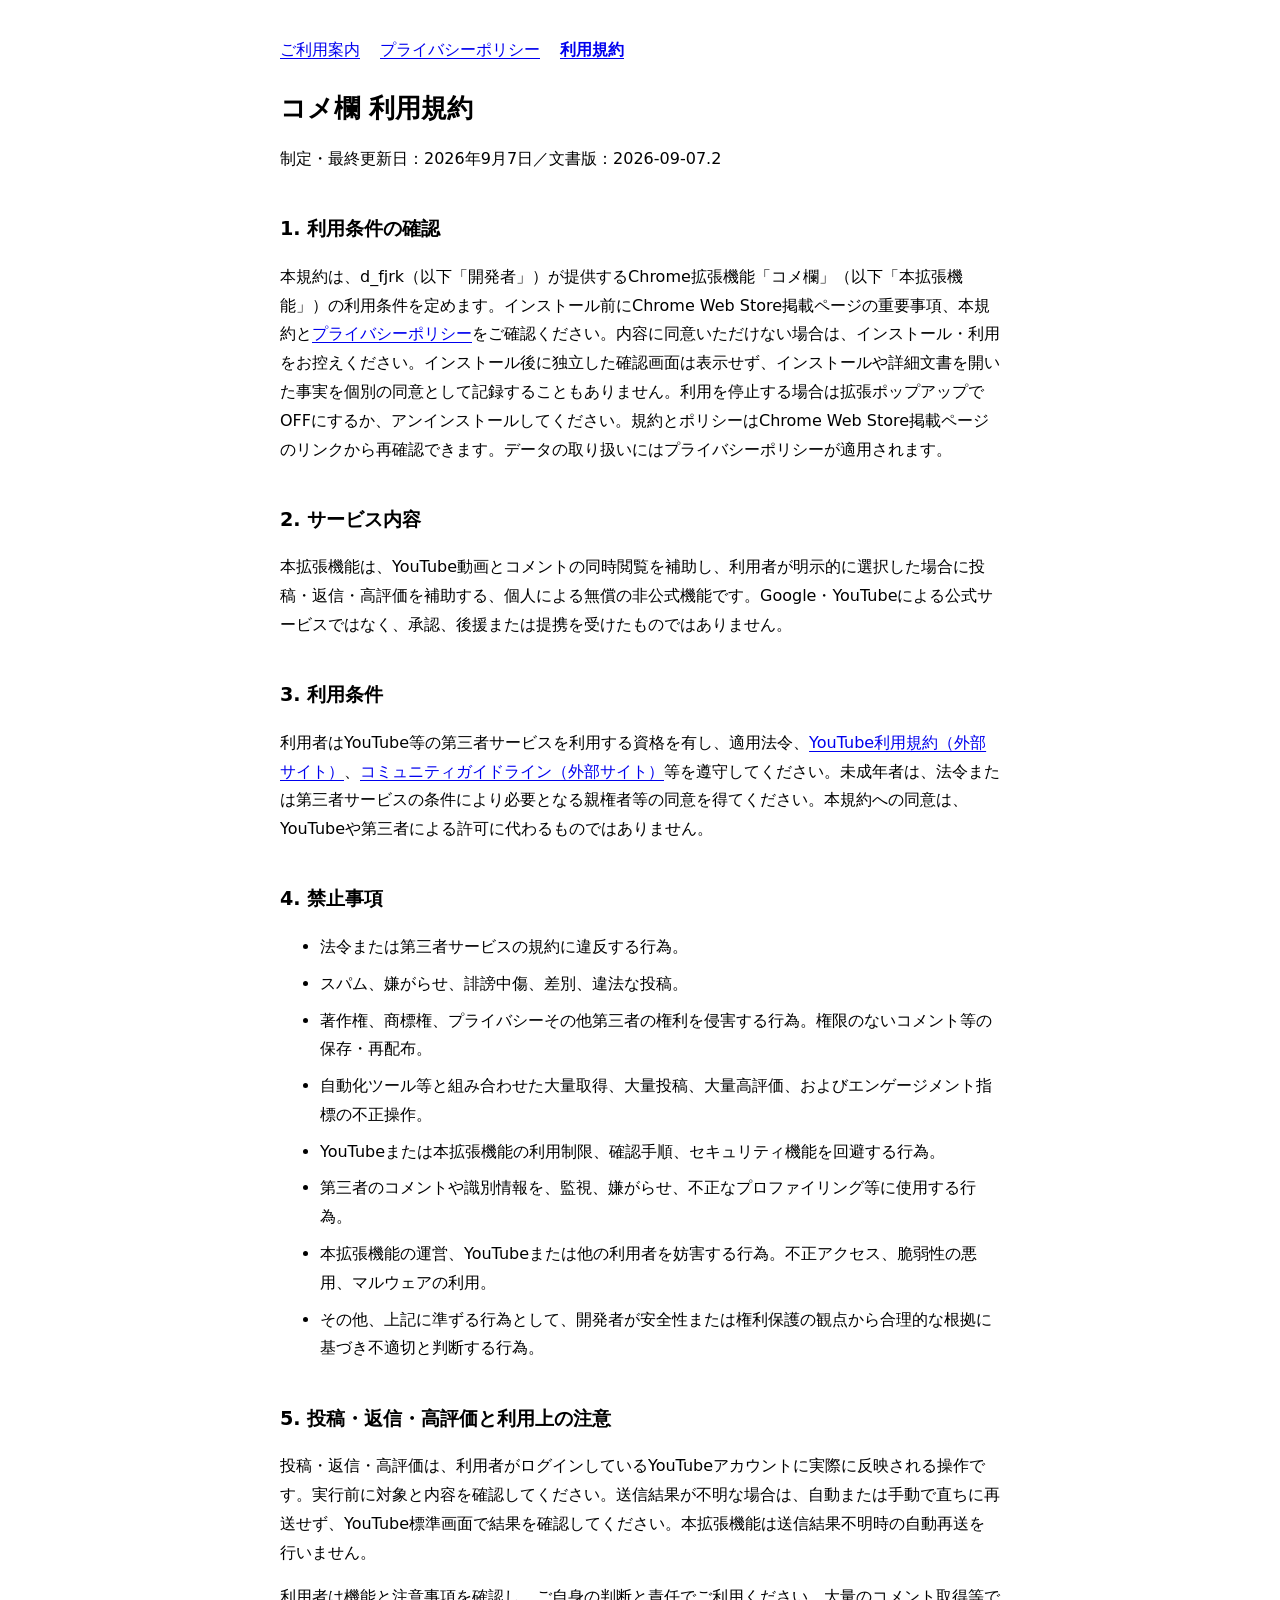
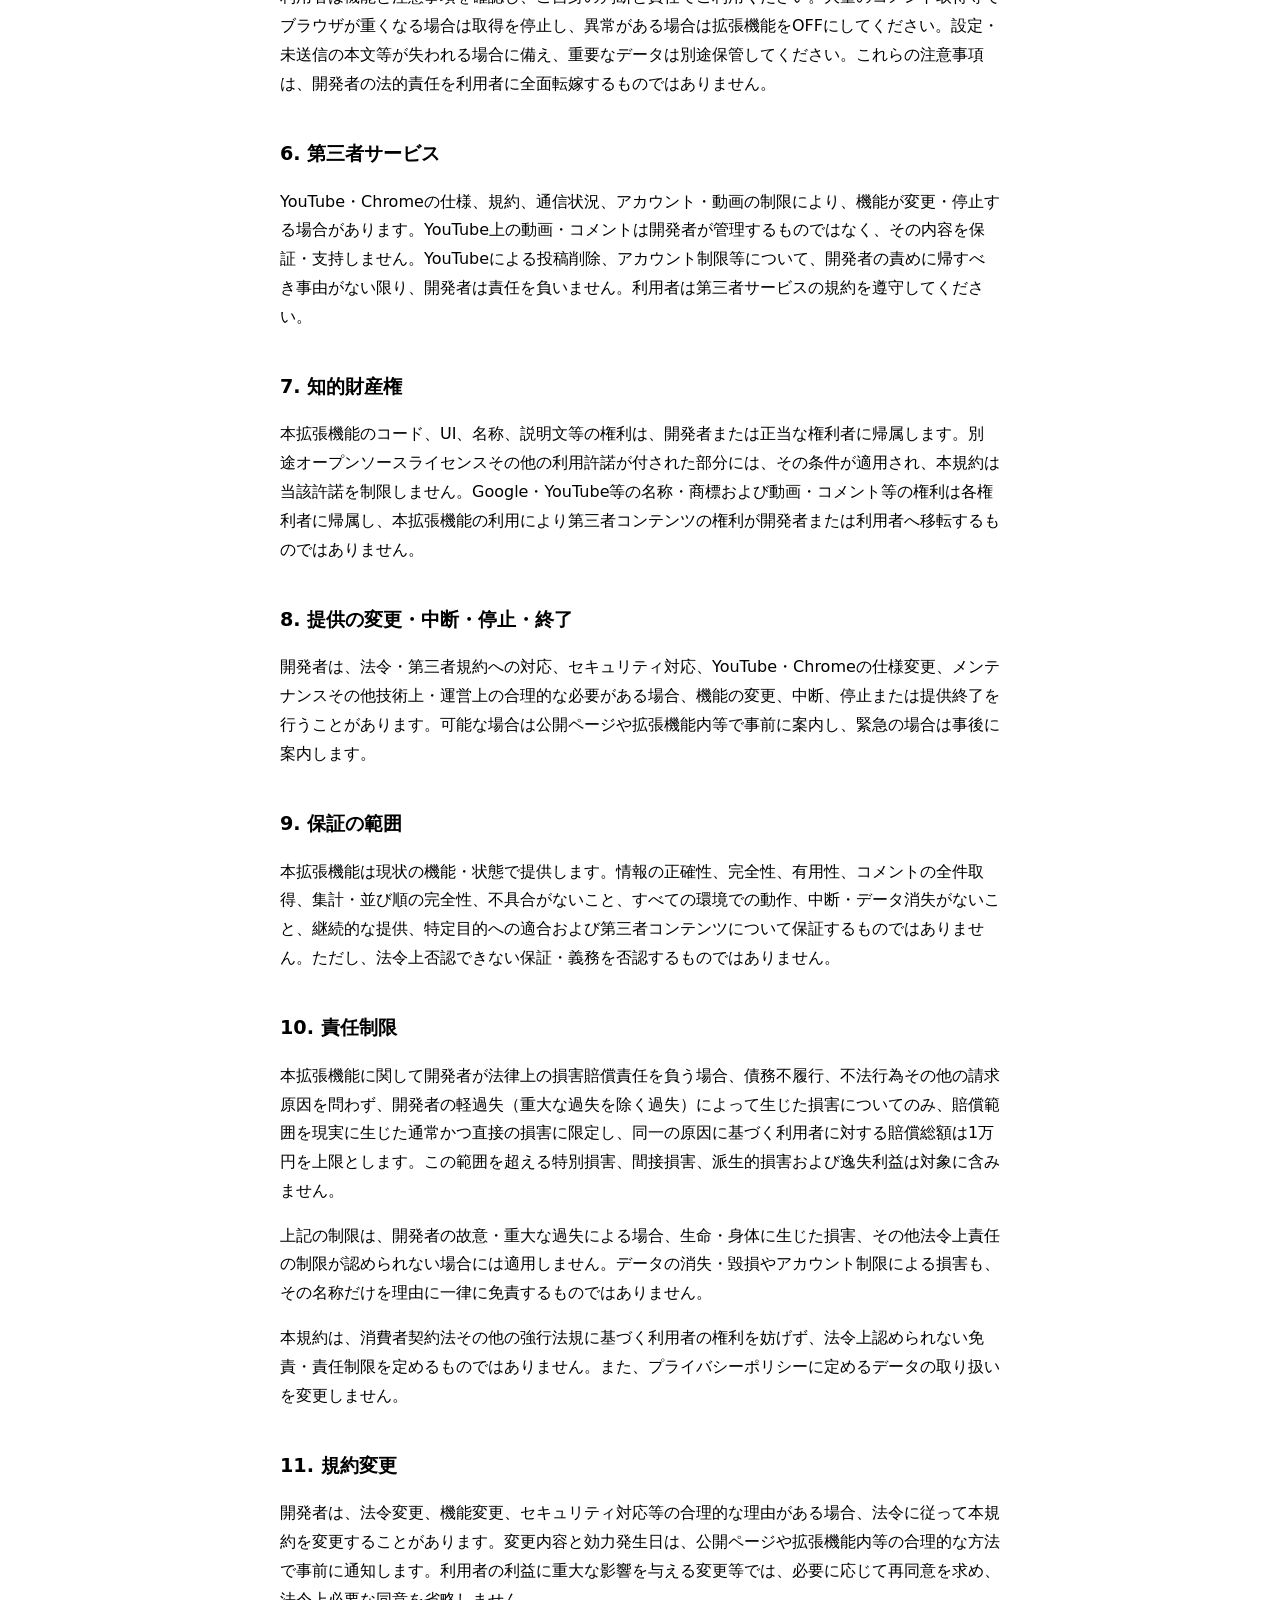
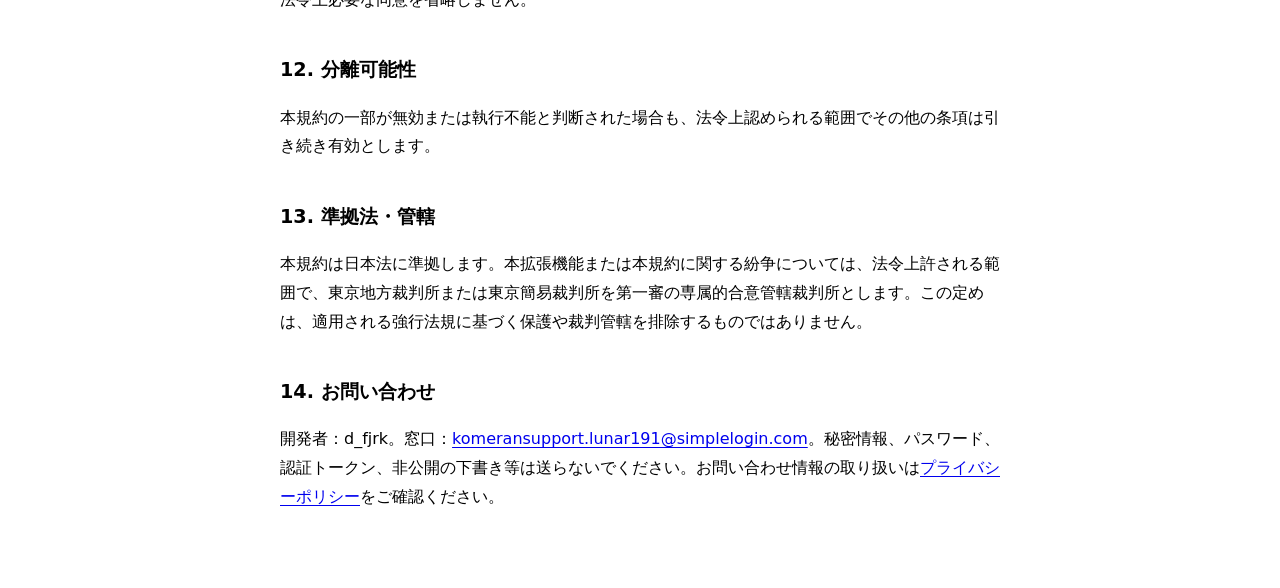
==== terms.html @ 86727c0e "Publish current policies and usage guide without fixed retention deadline" ====
<!doctype html>
<html lang="ja">
<head>
  <meta charset="utf-8">
  <meta name="viewport" content="width=device-width, initial-scale=1">
  <title>コメ欄 — 利用規約</title>
  <link rel="stylesheet" href="privacy.css">
</head>
<body>
  <main>
    <nav aria-label="ポリシーナビゲーション"><a href="install.html">ご利用案内</a><a href="index.html">プライバシーポリシー</a><a href="terms.html" aria-current="page">利用規約</a></nav>
    <h1>コメ欄 利用規約</h1>
    <p>制定・最終更新日：2026年9月7日／文書版：2026-09-07.2</p>
    <h2>1. 利用条件の確認</h2>
    <p>本規約は、d_fjrk（以下「開発者」）が提供するChrome拡張機能「コメ欄」（以下「本拡張機能」）の利用条件を定めます。インストール前にChrome Web Store掲載ページの重要事項、本規約と<a href="index.html">プライバシーポリシー</a>をご確認ください。内容に同意いただけない場合は、インストール・利用をお控えください。インストール後に独立した確認画面は表示せず、インストールや詳細文書を開いた事実を個別の同意として記録することもありません。利用を停止する場合は拡張ポップアップでOFFにするか、アンインストールしてください。規約とポリシーはChrome Web Store掲載ページのリンクから再確認できます。データの取り扱いにはプライバシーポリシーが適用されます。</p>
    <h2>2. サービス内容</h2>
    <p>本拡張機能は、YouTube動画とコメントの同時閲覧を補助し、利用者が明示的に選択した場合に投稿・返信・高評価を補助する、個人による無償の非公式機能です。Google・YouTubeによる公式サービスではなく、承認、後援または提携を受けたものではありません。</p>
    <h2>3. 利用条件</h2>
    <p>利用者はYouTube等の第三者サービスを利用する資格を有し、適用法令、<a href="https://www.youtube.com/static?template=terms">YouTube利用規約（外部サイト）</a>、<a href="https://www.youtube.com/howyoutubeworks/policies/community-guidelines/">コミュニティガイドライン（外部サイト）</a>等を遵守してください。未成年者は、法令または第三者サービスの条件により必要となる親権者等の同意を得てください。本規約への同意は、YouTubeや第三者による許可に代わるものではありません。</p>
    <h2>4. 禁止事項</h2>
    <ul>
      <li>法令または第三者サービスの規約に違反する行為。</li>
      <li>スパム、嫌がらせ、誹謗中傷、差別、違法な投稿。</li>
      <li>著作権、商標権、プライバシーその他第三者の権利を侵害する行為。権限のないコメント等の保存・再配布。</li>
      <li>自動化ツール等と組み合わせた大量取得、大量投稿、大量高評価、およびエンゲージメント指標の不正操作。</li>
      <li>YouTubeまたは本拡張機能の利用制限、確認手順、セキュリティ機能を回避する行為。</li>
      <li>第三者のコメントや識別情報を、監視、嫌がらせ、不正なプロファイリング等に使用する行為。</li>
      <li>本拡張機能の運営、YouTubeまたは他の利用者を妨害する行為。不正アクセス、脆弱性の悪用、マルウェアの利用。</li>
      <li>その他、上記に準ずる行為として、開発者が安全性または権利保護の観点から合理的な根拠に基づき不適切と判断する行為。</li>
    </ul>
    <h2>5. 投稿・返信・高評価と利用上の注意</h2>
    <p>投稿・返信・高評価は、利用者がログインしているYouTubeアカウントに実際に反映される操作です。実行前に対象と内容を確認してください。送信結果が不明な場合は、自動または手動で直ちに再送せず、YouTube標準画面で結果を確認してください。本拡張機能は送信結果不明時の自動再送を行いません。</p>
    <p>利用者は機能と注意事項を確認し、ご自身の判断と責任でご利用ください。大量のコメント取得等でブラウザが重くなる場合は取得を停止し、異常がある場合は拡張機能をOFFにしてください。設定・未送信の本文等が失われる場合に備え、重要なデータは別途保管してください。これらの注意事項は、開発者の法的責任を利用者に全面転嫁するものではありません。</p>
    <h2>6. 第三者サービス</h2>
    <p>YouTube・Chromeの仕様、規約、通信状況、アカウント・動画の制限により、機能が変更・停止する場合があります。YouTube上の動画・コメントは開発者が管理するものではなく、その内容を保証・支持しません。YouTubeによる投稿削除、アカウント制限等について、開発者の責めに帰すべき事由がない限り、開発者は責任を負いません。利用者は第三者サービスの規約を遵守してください。</p>
    <h2>7. 知的財産権</h2>
    <p>本拡張機能のコード、UI、名称、説明文等の権利は、開発者または正当な権利者に帰属します。別途オープンソースライセンスその他の利用許諾が付された部分には、その条件が適用され、本規約は当該許諾を制限しません。Google・YouTube等の名称・商標および動画・コメント等の権利は各権利者に帰属し、本拡張機能の利用により第三者コンテンツの権利が開発者または利用者へ移転するものではありません。</p>
    <h2>8. 提供の変更・中断・停止・終了</h2>
    <p>開発者は、法令・第三者規約への対応、セキュリティ対応、YouTube・Chromeの仕様変更、メンテナンスその他技術上・運営上の合理的な必要がある場合、機能の変更、中断、停止または提供終了を行うことがあります。可能な場合は公開ページや拡張機能内等で事前に案内し、緊急の場合は事後に案内します。</p>
    <h2>9. 保証の範囲</h2>
    <p>本拡張機能は現状の機能・状態で提供します。情報の正確性、完全性、有用性、コメントの全件取得、集計・並び順の完全性、不具合がないこと、すべての環境での動作、中断・データ消失がないこと、継続的な提供、特定目的への適合および第三者コンテンツについて保証するものではありません。ただし、法令上否認できない保証・義務を否認するものではありません。</p>
    <h2 id="liability">10. 責任制限</h2>
    <p>本拡張機能に関して開発者が法律上の損害賠償責任を負う場合、債務不履行、不法行為その他の請求原因を問わず、開発者の軽過失（重大な過失を除く過失）によって生じた損害についてのみ、賠償範囲を現実に生じた通常かつ直接の損害に限定し、同一の原因に基づく利用者に対する賠償総額は1万円を上限とします。この範囲を超える特別損害、間接損害、派生的損害および逸失利益は対象に含みません。</p>
    <p>上記の制限は、開発者の故意・重大な過失による場合、生命・身体に生じた損害、その他法令上責任の制限が認められない場合には適用しません。データの消失・毀損やアカウント制限による損害も、その名称だけを理由に一律に免責するものではありません。</p>
    <p>本規約は、消費者契約法その他の強行法規に基づく利用者の権利を妨げず、法令上認められない免責・責任制限を定めるものではありません。また、プライバシーポリシーに定めるデータの取り扱いを変更しません。</p>
    <h2>11. 規約変更</h2>
    <p>開発者は、法令変更、機能変更、セキュリティ対応等の合理的な理由がある場合、法令に従って本規約を変更することがあります。変更内容と効力発生日は、公開ページや拡張機能内等の合理的な方法で事前に通知します。利用者の利益に重大な影響を与える変更等では、必要に応じて再同意を求め、法令上必要な同意を省略しません。</p>
    <h2>12. 分離可能性</h2>
    <p>本規約の一部が無効または執行不能と判断された場合も、法令上認められる範囲でその他の条項は引き続き有効とします。</p>
    <h2>13. 準拠法・管轄</h2>
    <p>本規約は日本法に準拠します。本拡張機能または本規約に関する紛争については、法令上許される範囲で、東京地方裁判所または東京簡易裁判所を第一審の専属的合意管轄裁判所とします。この定めは、適用される強行法規に基づく保護や裁判管轄を排除するものではありません。</p>
    <h2 id="contact">14. お問い合わせ</h2>
    <p>開発者：d_fjrk。窓口：<a href="mailto:komeransupport.lunar191@simplelogin.com">komeransupport.lunar191@simplelogin.com</a>。秘密情報、パスワード、認証トークン、非公開の下書き等は送らないでください。お問い合わせ情報の取り扱いは<a href="index.html#contact">プライバシーポリシー</a>をご確認ください。</p>
  </main>
</body>
</html>
---- privacy.css ----
:root { color-scheme: light dark; font: 16px/1.8 system-ui, sans-serif; }
body { margin: 0; background: Canvas; color: CanvasText; }
main { max-width: 760px; margin: auto; padding: 28px 20px 60px; overflow-wrap: anywhere; }
h1 { font-size: 1.65rem; line-height: 1.4; }
h1 span { display: inline-block; }
h2 { margin-top: 2em; font-size: 1.2rem; }
* { box-sizing: border-box; }
nav { display: flex; flex-wrap: wrap; gap: 8px 20px; padding-block: 8px; }
nav a[aria-current="page"] { font-weight: 700; }
a { color: LinkText; text-underline-offset: 0.2em; }
a:focus-visible, button:focus-visible, input:focus-visible { outline: 3px solid Highlight; outline-offset: 3px; }
h3 { font-size: 1.05rem; margin-top: 1.5em; }
li { margin-block: 0.5em; }
code { font-size: 0.9em; overflow-wrap: anywhere; }
.install-step { font-size: 0.9rem; margin-top: 24px; }
.install-note { font-size: 0.9rem; }
@media (max-width: 400px) { main { padding: 20px 16px 40px; } h1 { font-size: 1.45rem; } }
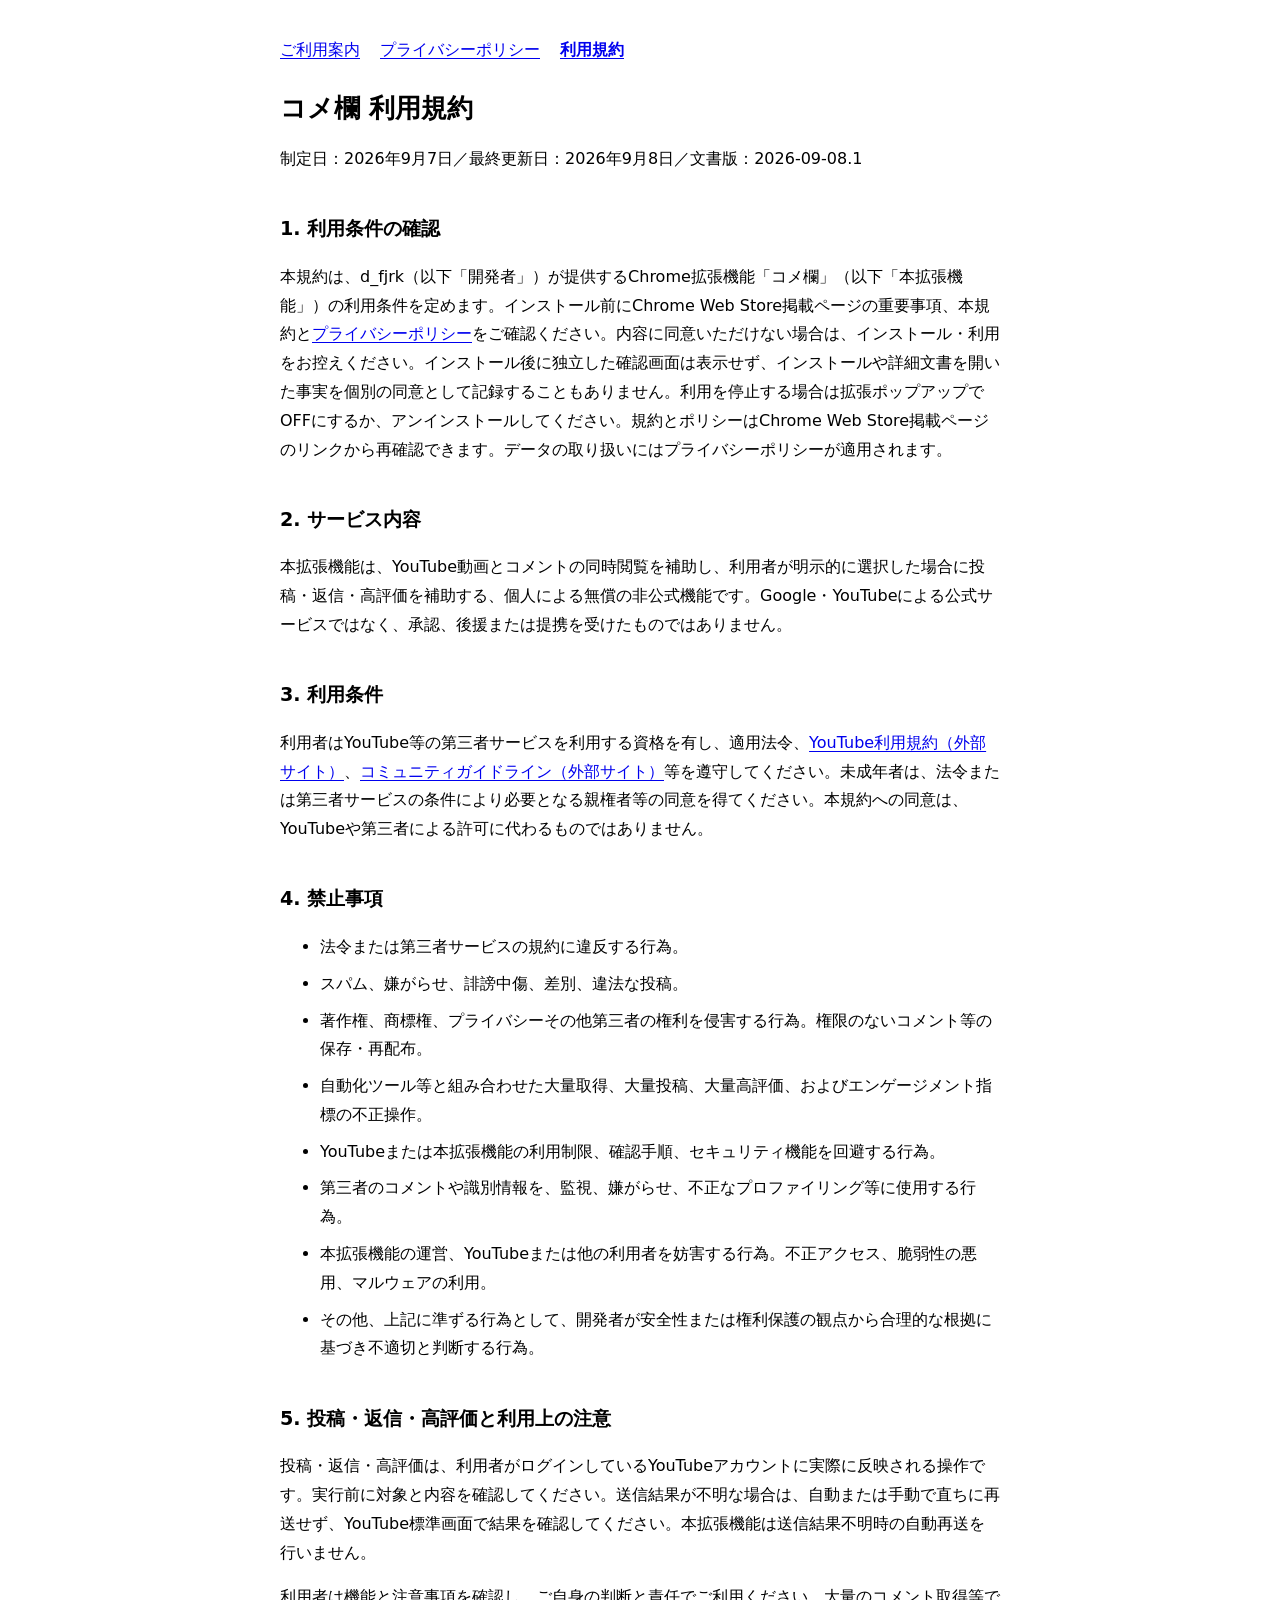
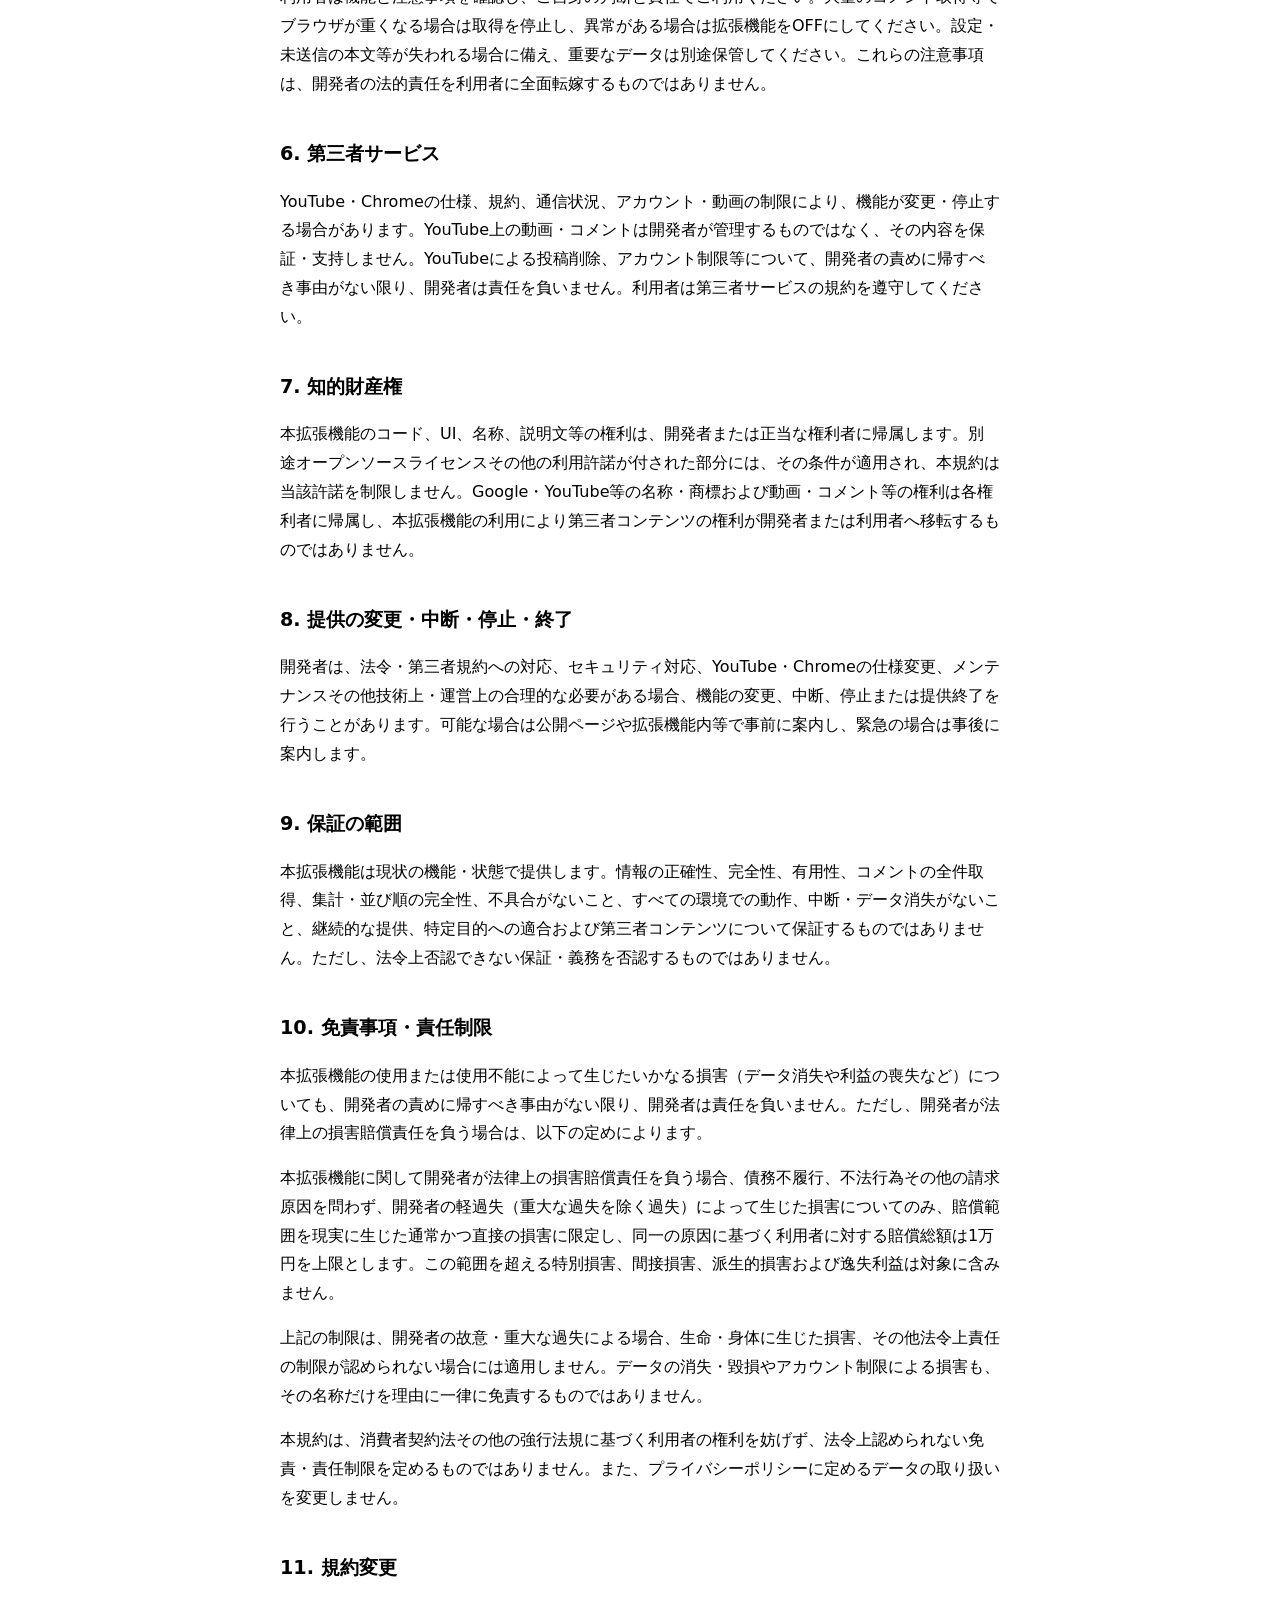
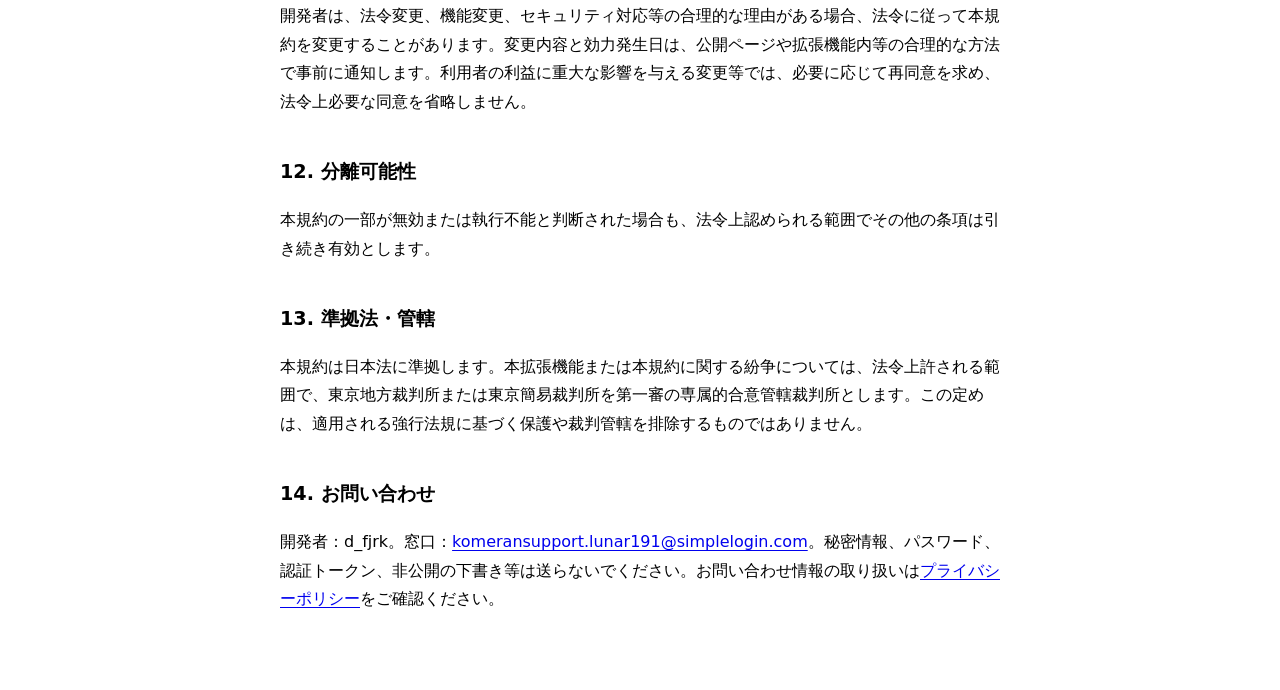
==== commit e4e08626: "Clarify disclaimer while retaining limited liability safeguards" ====
--- a/terms.html
+++ b/terms.html
@@ -10,7 +10,7 @@
   <main>
     <nav aria-label="ポリシーナビゲーション"><a href="install.html">ご利用案内</a><a href="index.html">プライバシーポリシー</a><a href="terms.html" aria-current="page">利用規約</a></nav>
     <h1>コメ欄 利用規約</h1>
-    <p>制定・最終更新日：2026年9月7日／文書版：2026-09-07.2</p>
+    <p>制定日：2026年9月7日／最終更新日：2026年9月8日／文書版：2026-09-08.1</p>
     <h2>1. 利用条件の確認</h2>
     <p>本規約は、d_fjrk（以下「開発者」）が提供するChrome拡張機能「コメ欄」（以下「本拡張機能」）の利用条件を定めます。インストール前にChrome Web Store掲載ページの重要事項、本規約と<a href="index.html">プライバシーポリシー</a>をご確認ください。内容に同意いただけない場合は、インストール・利用をお控えください。インストール後に独立した確認画面は表示せず、インストールや詳細文書を開いた事実を個別の同意として記録することもありません。利用を停止する場合は拡張ポップアップでOFFにするか、アンインストールしてください。規約とポリシーはChrome Web Store掲載ページのリンクから再確認できます。データの取り扱いにはプライバシーポリシーが適用されます。</p>
     <h2>2. サービス内容</h2>
@@ -39,7 +39,8 @@
     <p>開発者は、法令・第三者規約への対応、セキュリティ対応、YouTube・Chromeの仕様変更、メンテナンスその他技術上・運営上の合理的な必要がある場合、機能の変更、中断、停止または提供終了を行うことがあります。可能な場合は公開ページや拡張機能内等で事前に案内し、緊急の場合は事後に案内します。</p>
     <h2>9. 保証の範囲</h2>
     <p>本拡張機能は現状の機能・状態で提供します。情報の正確性、完全性、有用性、コメントの全件取得、集計・並び順の完全性、不具合がないこと、すべての環境での動作、中断・データ消失がないこと、継続的な提供、特定目的への適合および第三者コンテンツについて保証するものではありません。ただし、法令上否認できない保証・義務を否認するものではありません。</p>
-    <h2 id="liability">10. 責任制限</h2>
+    <h2 id="liability">10. 免責事項・責任制限</h2>
+    <p>本拡張機能の使用または使用不能によって生じたいかなる損害（データ消失や利益の喪失など）についても、開発者の責めに帰すべき事由がない限り、開発者は責任を負いません。ただし、開発者が法律上の損害賠償責任を負う場合は、以下の定めによります。</p>
     <p>本拡張機能に関して開発者が法律上の損害賠償責任を負う場合、債務不履行、不法行為その他の請求原因を問わず、開発者の軽過失（重大な過失を除く過失）によって生じた損害についてのみ、賠償範囲を現実に生じた通常かつ直接の損害に限定し、同一の原因に基づく利用者に対する賠償総額は1万円を上限とします。この範囲を超える特別損害、間接損害、派生的損害および逸失利益は対象に含みません。</p>
     <p>上記の制限は、開発者の故意・重大な過失による場合、生命・身体に生じた損害、その他法令上責任の制限が認められない場合には適用しません。データの消失・毀損やアカウント制限による損害も、その名称だけを理由に一律に免責するものではありません。</p>
     <p>本規約は、消費者契約法その他の強行法規に基づく利用者の権利を妨げず、法令上認められない免責・責任制限を定めるものではありません。また、プライバシーポリシーに定めるデータの取り扱いを変更しません。</p>
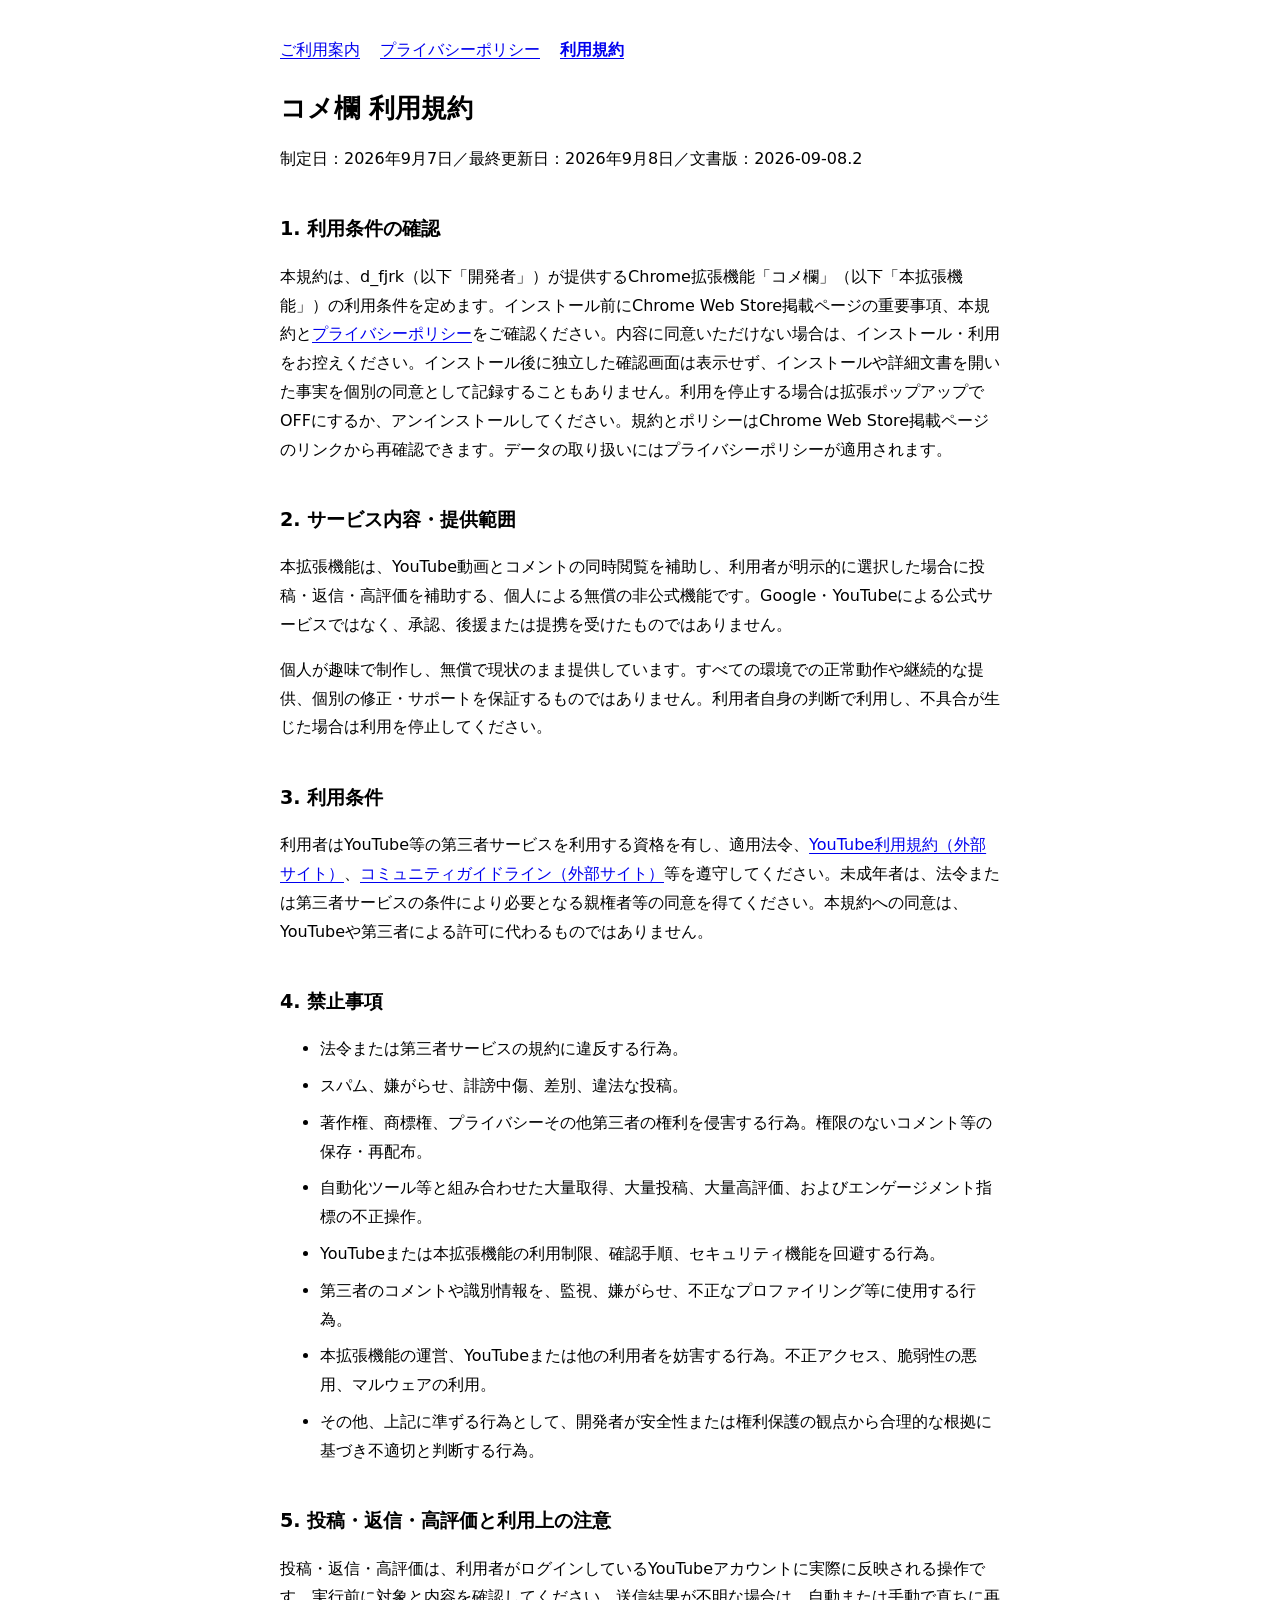
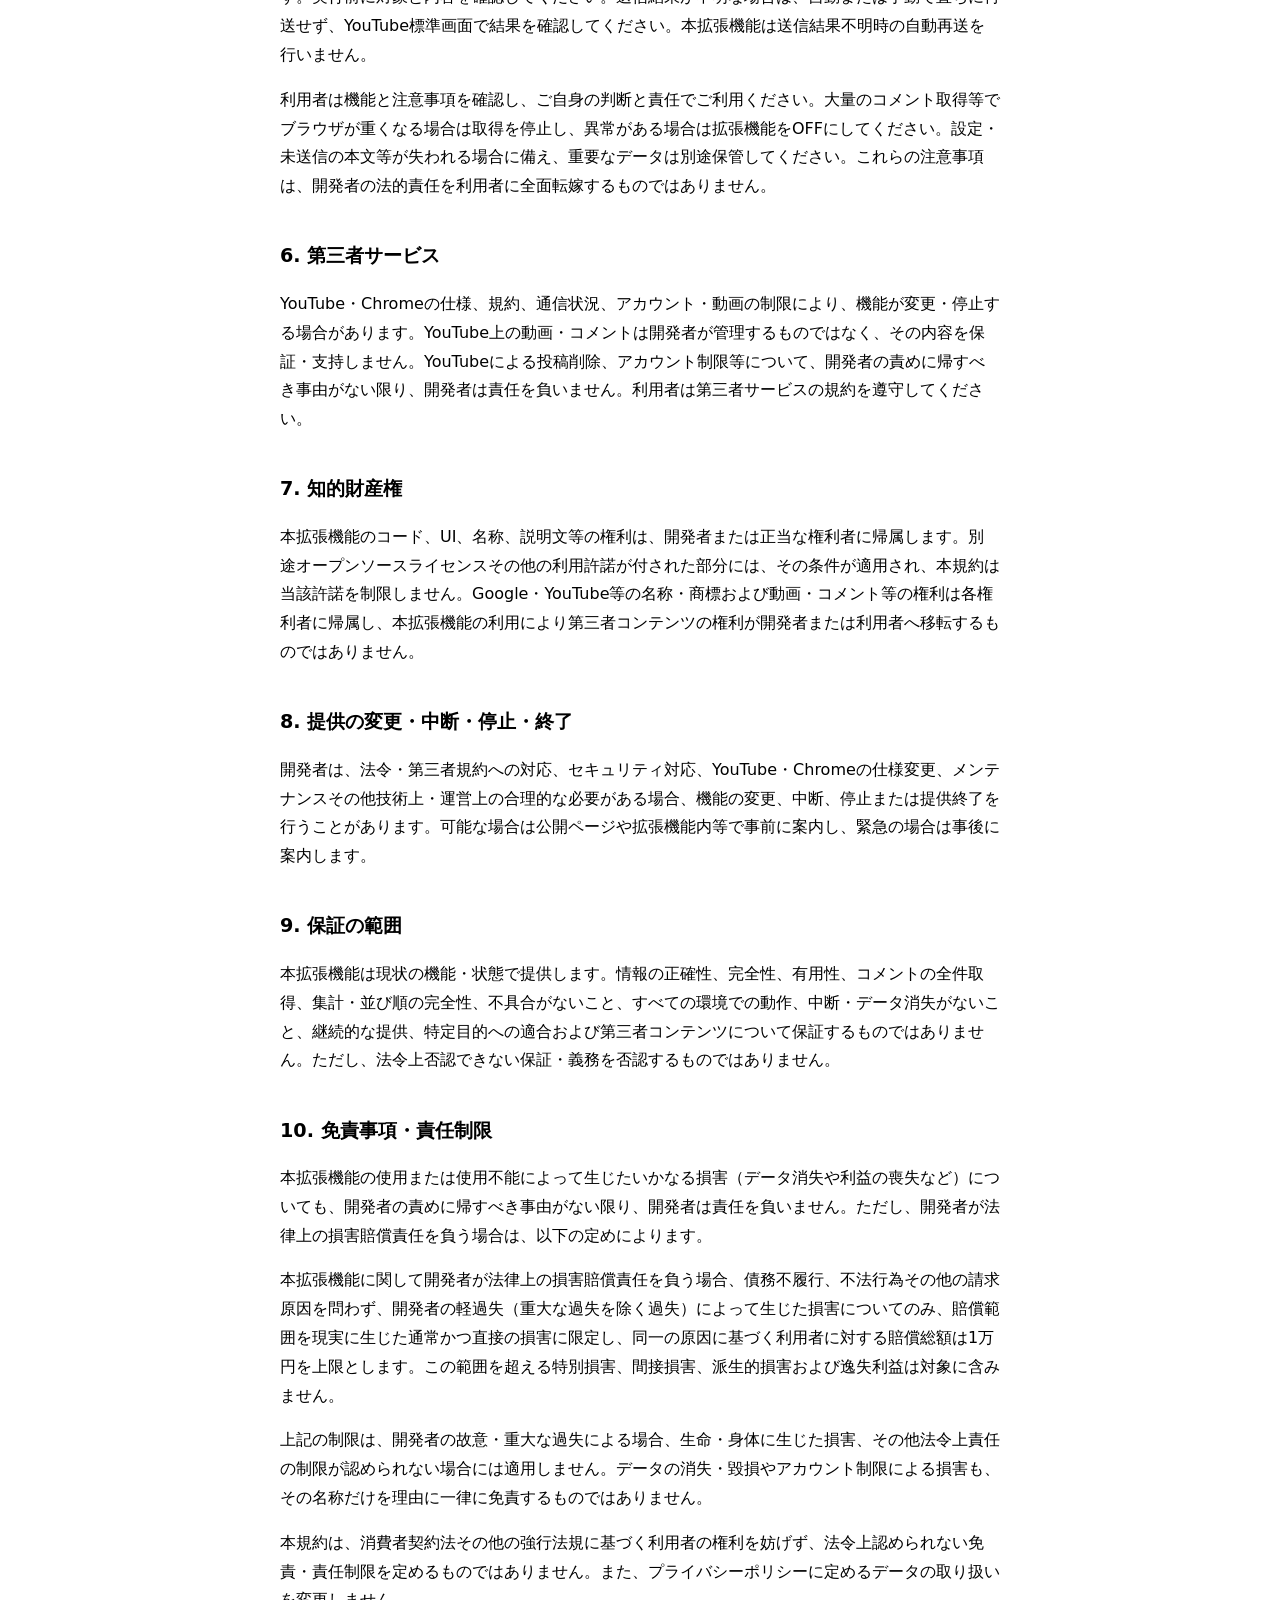
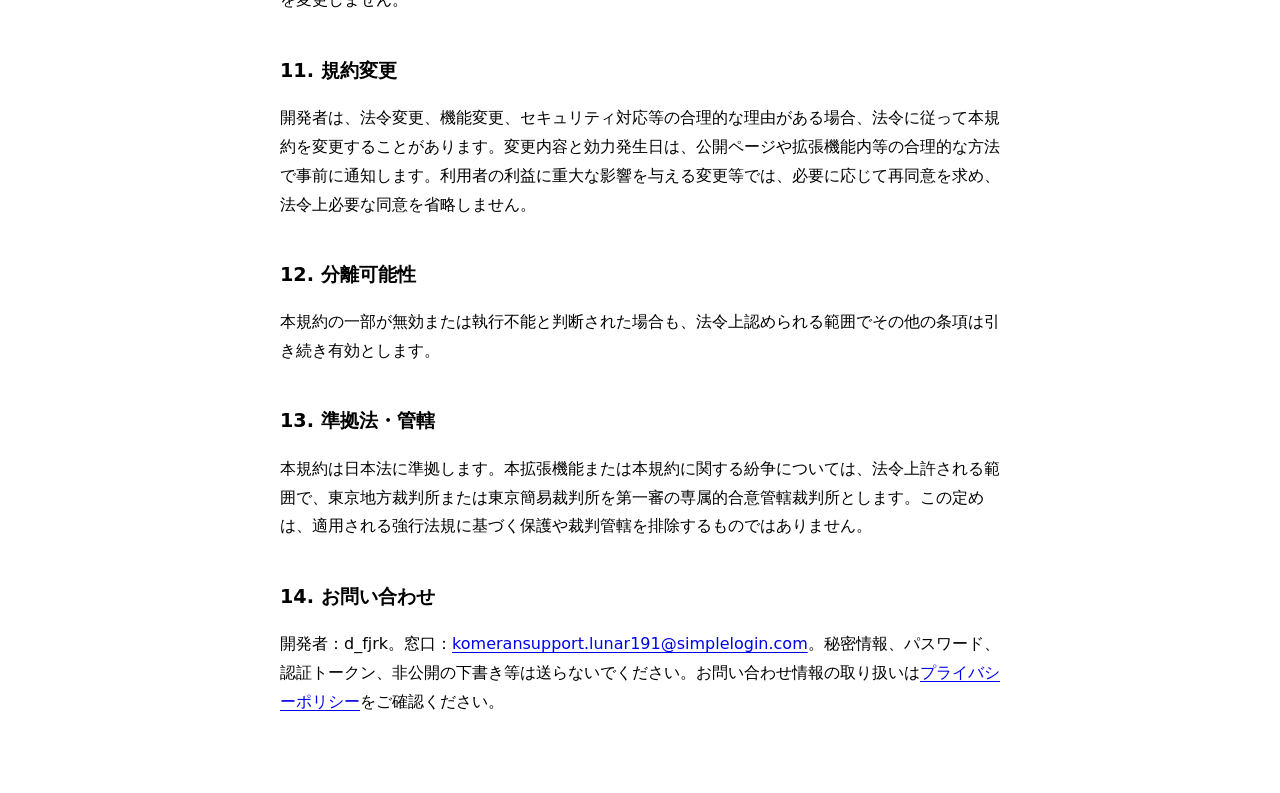
==== commit 715f5414: "Clarify hobby and free provision scope" ====
--- a/terms.html
+++ b/terms.html
@@ -10,11 +10,12 @@
   <main>
     <nav aria-label="ポリシーナビゲーション"><a href="install.html">ご利用案内</a><a href="index.html">プライバシーポリシー</a><a href="terms.html" aria-current="page">利用規約</a></nav>
     <h1>コメ欄 利用規約</h1>
-    <p>制定日：2026年9月7日／最終更新日：2026年9月8日／文書版：2026-09-08.1</p>
+    <p>制定日：2026年9月7日／最終更新日：2026年9月8日／文書版：2026-09-08.2</p>
     <h2>1. 利用条件の確認</h2>
     <p>本規約は、d_fjrk（以下「開発者」）が提供するChrome拡張機能「コメ欄」（以下「本拡張機能」）の利用条件を定めます。インストール前にChrome Web Store掲載ページの重要事項、本規約と<a href="index.html">プライバシーポリシー</a>をご確認ください。内容に同意いただけない場合は、インストール・利用をお控えください。インストール後に独立した確認画面は表示せず、インストールや詳細文書を開いた事実を個別の同意として記録することもありません。利用を停止する場合は拡張ポップアップでOFFにするか、アンインストールしてください。規約とポリシーはChrome Web Store掲載ページのリンクから再確認できます。データの取り扱いにはプライバシーポリシーが適用されます。</p>
-    <h2>2. サービス内容</h2>
+    <h2>2. サービス内容・提供範囲</h2>
     <p>本拡張機能は、YouTube動画とコメントの同時閲覧を補助し、利用者が明示的に選択した場合に投稿・返信・高評価を補助する、個人による無償の非公式機能です。Google・YouTubeによる公式サービスではなく、承認、後援または提携を受けたものではありません。</p>
+    <p>個人が趣味で制作し、無償で現状のまま提供しています。すべての環境での正常動作や継続的な提供、個別の修正・サポートを保証するものではありません。利用者自身の判断で利用し、不具合が生じた場合は利用を停止してください。</p>
     <h2>3. 利用条件</h2>
     <p>利用者はYouTube等の第三者サービスを利用する資格を有し、適用法令、<a href="https://www.youtube.com/static?template=terms">YouTube利用規約（外部サイト）</a>、<a href="https://www.youtube.com/howyoutubeworks/policies/community-guidelines/">コミュニティガイドライン（外部サイト）</a>等を遵守してください。未成年者は、法令または第三者サービスの条件により必要となる親権者等の同意を得てください。本規約への同意は、YouTubeや第三者による許可に代わるものではありません。</p>
     <h2>4. 禁止事項</h2>
